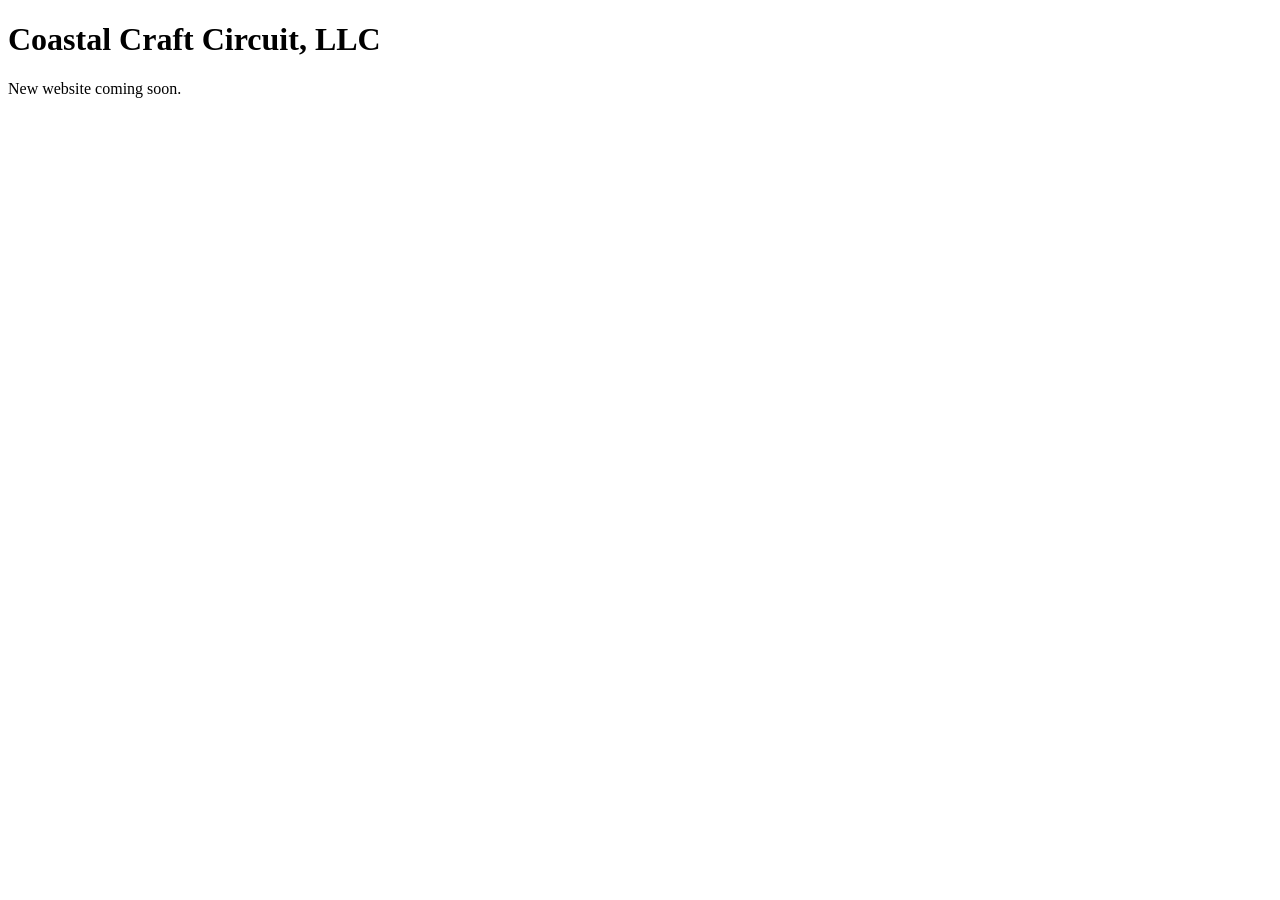
==== index.html @ fb874270 "Create index.html" ====
<!DOCTYPE html>
<html lang="en">
<head>
    <meta charset="UTF-8">
    <meta name="viewport" content="width=device-width, initial-scale=1.0">
    <title>Coastal Craft Circuit, LLC</title>
</head>

<body>
    <h1>Coastal Craft Circuit, LLC</h1>
    <p>New website coming soon.</p>
</body>
</html>
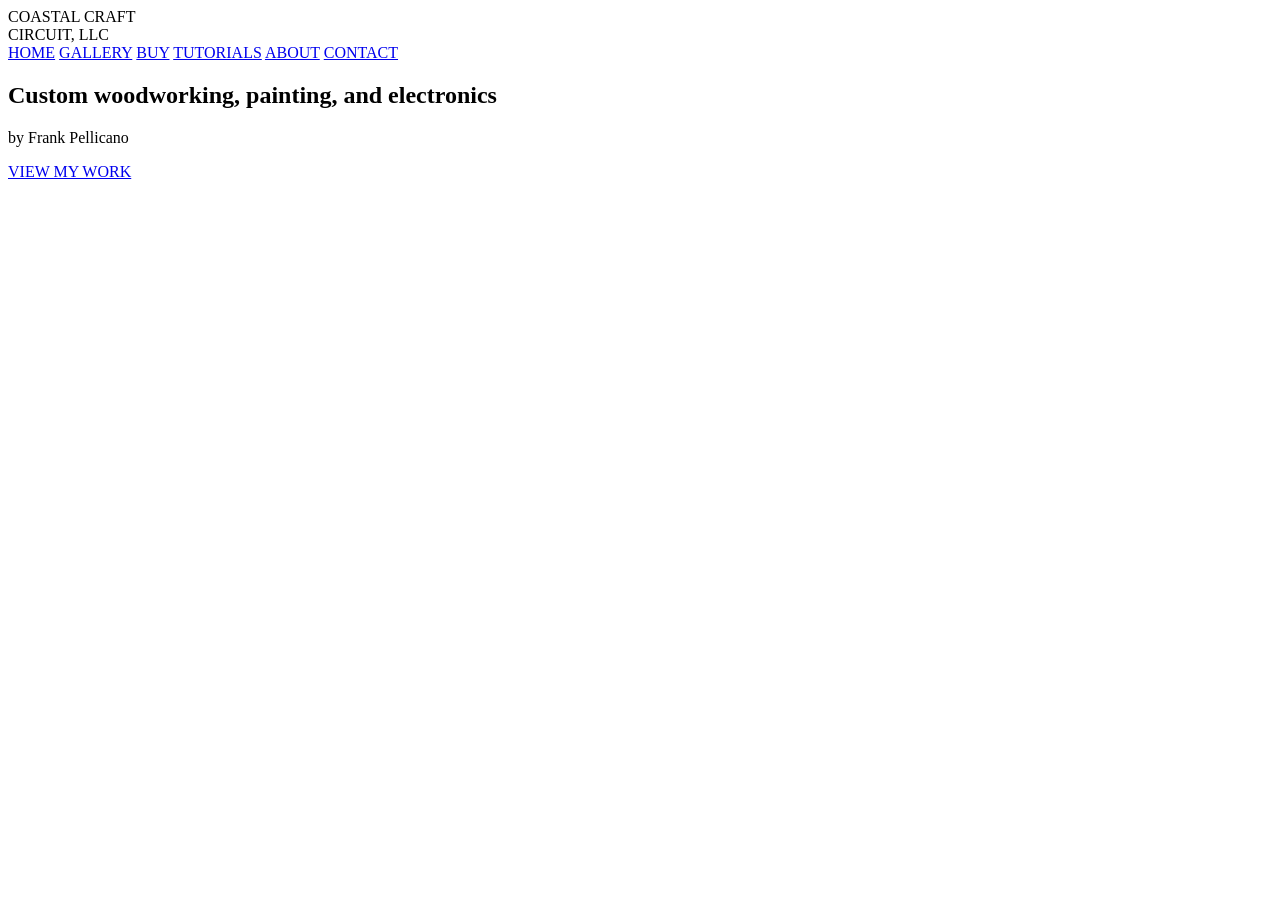
==== commit e8c2398e: "Update index.html" ====
--- a/index.html
+++ b/index.html
@@ -3,11 +3,35 @@
 <head>
     <meta charset="UTF-8">
     <meta name="viewport" content="width=device-width, initial-scale=1.0">
+
     <title>Coastal Craft Circuit, LLC</title>
 </head>
 
 <body>
-    <h1>Coastal Craft Circuit, LLC</h1>
-    <p>New website coming soon.</p>
+
+    <header>
+        <div>
+            COASTAL CRAFT<br>
+            CIRCUIT, LLC
+        </div>
+
+        <nav>
+            <a href="index.html">HOME</a>
+            <a href="#">GALLERY</a>
+            <a href="#">BUY</a>
+            <a href="#">TUTORIALS</a>
+            <a href="#">ABOUT</a>
+            <a href="#">CONTACT</a>
+        </nav>
+    </header>
+
+    <main>
+        <section>
+            <h1>Custom woodworking, painting, and electronics</h1>
+            <p>by Frank Pellicano</p>
+            <a href="#">VIEW MY WORK</a>
+        </section>
+    </main>
+
 </body>
 </html>
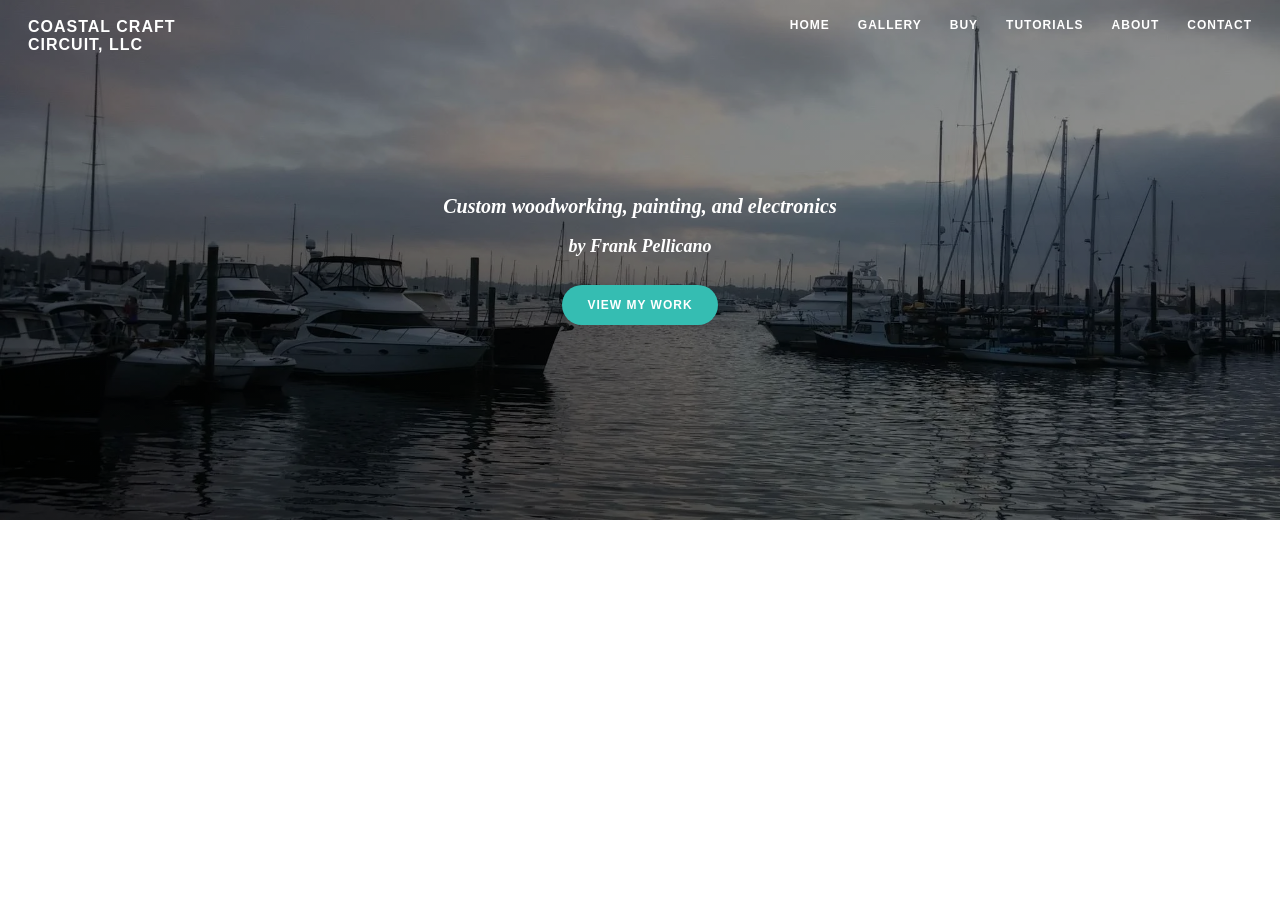
==== commit 4c260eff: "Update index.html" ====
--- a/index.html
+++ b/index.html
@@ -5,6 +5,7 @@
     <meta name="viewport" content="width=device-width, initial-scale=1.0">
 
     <title>Coastal Craft Circuit, LLC</title>
+    <link rel="stylesheet" href="style.css">
 </head>
 
 <body>
--- a/style.css
+++ b/style.css
@@ -0,0 +1,99 @@
+* {
+    box-sizing: border-box;
+}
+
+html,
+body {
+    margin: 0;
+    padding: 0;
+}
+
+body {
+    font-family: Arial, Helvetica, sans-serif;
+}
+
+/* Header */
+
+header {
+    position: absolute;
+    top: 0;
+    left: 0;
+    width: 100%;
+    z-index: 10;
+
+    display: flex;
+    justify-content: space-between;
+    align-items: flex-start;
+
+    padding: 18px 28px;
+
+    color: white;
+    font-weight: bold;
+    letter-spacing: 1px;
+}
+
+nav {
+    display: flex;
+    align-items: center;
+    gap: 28px;
+}
+
+nav a {
+    color: white;
+    text-decoration: none;
+    font-size: 12px;
+}
+
+/* Hero */
+
+main section {
+    min-height: 520px;
+
+    background-image:
+        linear-gradient(
+            rgba(0, 0, 0, 0.42),
+            rgba(0, 0, 0, 0.42)
+        ),
+        url("images/newport.webp");
+
+    background-size: cover;
+    background-position: center;
+
+    display: flex;
+    flex-direction: column;
+    justify-content: center;
+    align-items: center;
+
+    text-align: center;
+    color: white;
+}
+
+main section h1 {
+    font-family: Georgia, "Times New Roman", serif;
+    font-size: 20px;
+    font-style: italic;
+    margin: 0 20px 18px;
+}
+
+main section p {
+    font-family: Georgia, "Times New Roman", serif;
+    font-size: 18px;
+    font-style: italic;
+    font-weight: bold;
+    margin: 0 0 28px;
+}
+
+main section a {
+    display: inline-block;
+
+    padding: 13px 25px;
+    border-radius: 25px;
+
+    background: #35bdb2;
+    color: white;
+
+    text-decoration: none;
+    font-size: 12px;
+    font-weight: bold;
+    letter-spacing: 1px;
+}
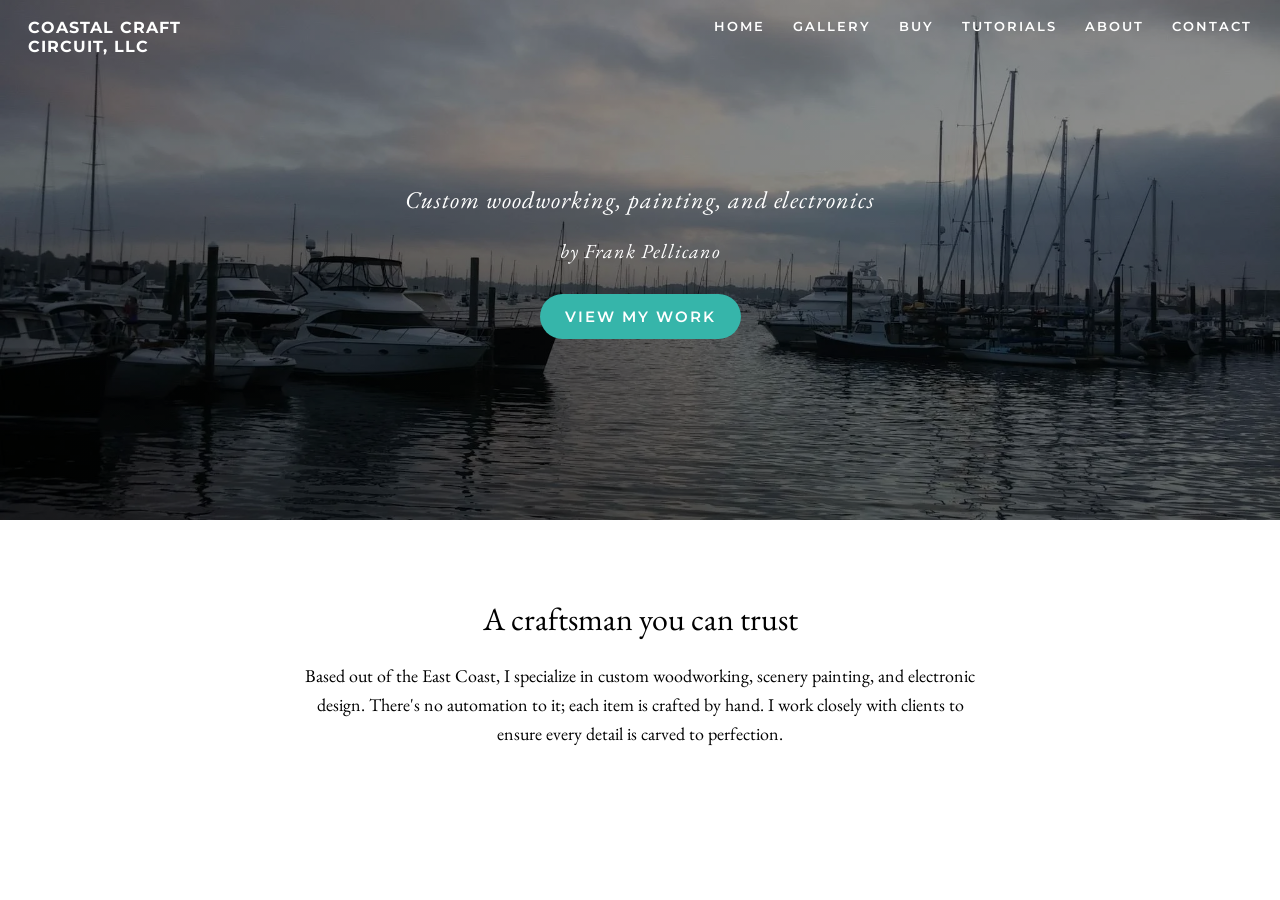
==== commit 02f5c76e: "Build homepage hero and intro section" ====
--- a/index.html
+++ b/index.html
@@ -27,11 +27,22 @@
     </header>
 
     <main>
-        <section>
+        <section class="hero">
             <h1>Custom woodworking, painting, and electronics</h1>
             <p>by Frank Pellicano</p>
             <a href="#">VIEW MY WORK</a>
         </section>
+		
+		<section class="intro">
+			<h2>A craftsman you can trust</h2>
+
+			<p>
+				Based out of the East Coast, I specialize in custom woodworking,
+				scenery painting, and electronic design. There's no automation to it;
+				each item is crafted by hand. I work closely with clients to ensure
+				every detail is carved to perfection.
+			</p>
+		</section>
     </main>
 
 </body>
--- a/style.css
+++ b/style.css
@@ -1,3 +1,4 @@
+@import url('https://fonts.googleapis.com/css2?family=EB+Garamond:ital,wght@0,400;1,400&family=Montserrat:wght@600&display=swap');
 * {
     box-sizing: border-box;
 }
@@ -9,7 +10,7 @@
 }
 
 body {
-    font-family: Arial, Helvetica, sans-serif;
+    font-family: "EB Garamond", Georgia, serif;
 }
 
 /* Header */
@@ -30,6 +31,8 @@
     color: white;
     font-weight: bold;
     letter-spacing: 1px;
+	
+	font-family: "Montserrat", Arial, sans-serif;
 }
 
 nav {
@@ -41,12 +44,15 @@
 nav a {
     color: white;
     text-decoration: none;
-    font-size: 12px;
+    font-family: "Montserrat", Arial, sans-serif;
+    font-size: 13px;
+    font-weight: 600;
+    letter-spacing: 2px;
 }
 
 /* Hero */
 
-main section {
+.hero {
     min-height: 520px;
 
     background-image:
@@ -68,32 +74,63 @@
     color: white;
 }
 
-main section h1 {
-    font-family: Georgia, "Times New Roman", serif;
-    font-size: 20px;
+.hero h1 {
+    font-family: "EB Garamond", Georgia, serif;
+    font-size: 24px;
     font-style: italic;
+    font-weight: 400;
+    letter-spacing: 1px;
+    line-height: 1.5;
     margin: 0 20px 18px;
 }
 
-main section p {
-    font-family: Georgia, "Times New Roman", serif;
-    font-size: 18px;
+.hero p {
+    font-family: "EB Garamond", Georgia, serif;
+    font-size: 20px;
     font-style: italic;
-    font-weight: bold;
+    font-weight: 400;
+    letter-spacing: 1px;
+    line-height: 1.5;
     margin: 0 0 28px;
 }
 
-main section a {
+.hero a {
     display: inline-block;
 
     padding: 13px 25px;
     border-radius: 25px;
 
-    background: #35bdb2;
+    background: hsl(175, 54%, 46%);
     color: white;
 
+    font-family: "Montserrat", Arial, sans-serif;
     text-decoration: none;
-    font-size: 12px;
-    font-weight: bold;
-    letter-spacing: 1px;
+    font-size: 15px;
+    font-weight: 600;
+    letter-spacing: 2px;
 }
+
+/* Intro section */
+
+.intro {
+    padding: 80px 24px 90px;
+    text-align: center;
+}
+
+.intro h2 {
+    font-family: "EB Garamond", Georgia, serif;
+    font-size: 32px;
+    font-weight: 400;
+    line-height: 1.2;
+    margin: 0 0 24px;
+}
+
+.intro p {
+    max-width: 680px;
+    margin: 0 auto;
+
+    font-family: "EB Garamond", Georgia, serif;
+    font-size: 18px;
+    font-weight: 400;
+    line-height: 1.6;
+}
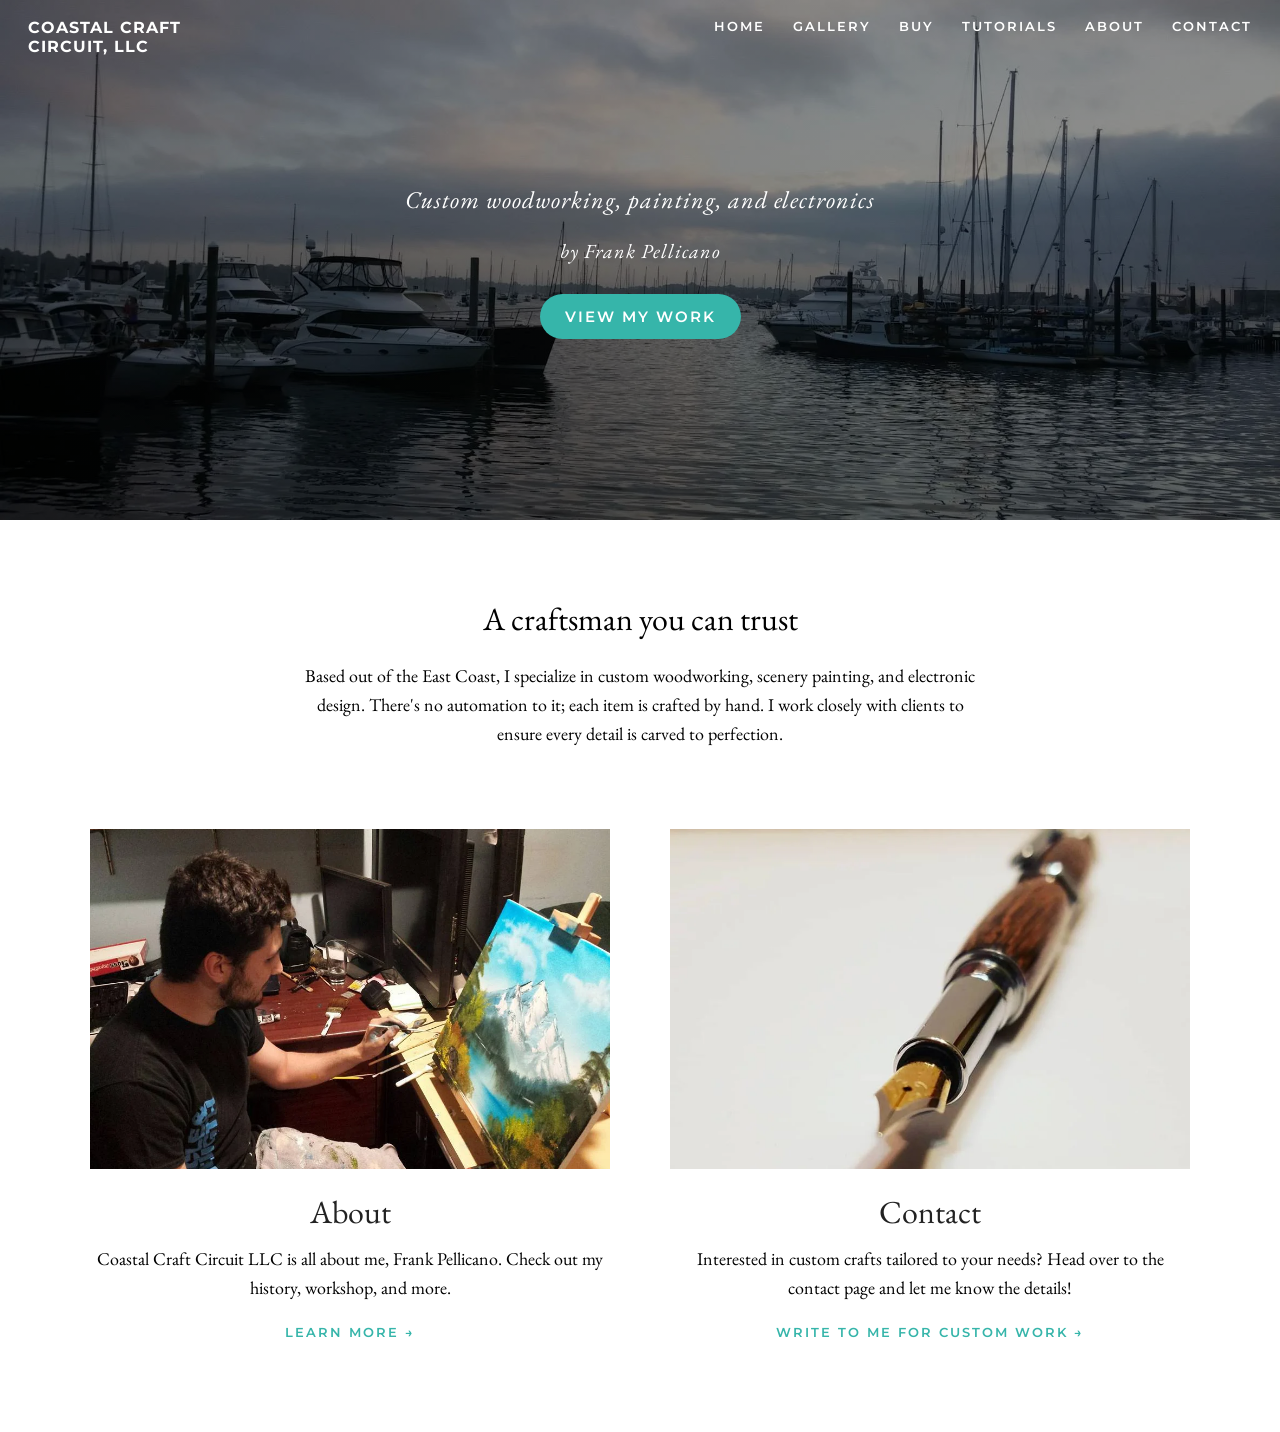
==== commit 8497b446: "Add About and Contact homepage cards" ====
--- a/index.html
+++ b/index.html
@@ -30,6 +30,7 @@
         <section class="hero">
             <h1>Custom woodworking, painting, and electronics</h1>
             <p>by Frank Pellicano</p>
+				
             <a href="#">VIEW MY WORK</a>
         </section>
 		
@@ -42,6 +43,39 @@
 				each item is crafted by hand. I work closely with clients to ensure
 				every detail is carved to perfection.
 			</p>
+			
+		<section class="home-cards">
+
+			<article class="home-card">
+				<a href="about.html" class="card-image-link">
+					<img src="images/about-home.webp" alt="Frank Pellicano painting">
+				</a>
+
+				<h2><a href="about.html">About</a></h2>
+
+				<p>
+					Coastal Craft Circuit LLC is all about me, Frank Pellicano.
+					Check out my history, workshop, and more.
+				</p>
+
+				<a href="about.html">Learn More →</a>
+			</article>
+
+			<article class="home-card">
+				<a href="contact.html" class="card-image-link">
+					<img class="contact-image" src="images/contact-home.webp" alt="Handcrafted fountain pen">
+				</a>
+
+				<h2><a href="contact.html">Contact</a></h2>
+
+				<p>
+					Interested in custom crafts tailored to your needs?
+					Head over to the contact page and let me know the details!
+				</p>
+
+				<a href="contact.html">Write to me for custom work →</a>
+			</article>
+
 		</section>
     </main>
 
--- a/style.css
+++ b/style.css
@@ -133,4 +133,94 @@
     font-size: 18px;
     font-weight: 400;
     line-height: 1.6;
+}
+
+.intro-links {
+    margin-top: 20px;
+    font-family: "Proxima Nova", Arial, sans-serif;
+    font-size: 13px;
+    font-weight: 600;
+    letter-spacing: 2px;
+}
+
+.intro-links a {
+    color: #222;
+    text-decoration: none;
+}
+
+.intro-links a:hover {
+    color: hsl(175, 54%, 46%);
+}
+
+.intro-links span {
+    margin: 0 12px;
+}
+
+/* Homepage cards */
+
+.home-cards {
+    max-width: 1100px;
+    margin: 80px auto 0;
+
+    display: grid;
+    grid-template-columns: repeat(2, 1fr);
+    gap: 60px;
+}
+
+.home-card {
+    text-align: center;
+}
+
+.home-card img {
+    display: block;
+    width: 100%;
+    height: 340px;
+    object-fit: cover;
+}
+
+.home-card h2 {
+    font-family: "EB Garamond", Georgia, serif;
+    font-size: 32px;
+    font-weight: 400;
+    line-height: 1.2;
+    margin: 24px 0 14px;
+}
+
+.home-card p {
+    max-width: none;
+    margin: 0 0 18px;
+
+    font-family: "EB Garamond", Georgia, serif;
+    font-size: 18px;
+    font-weight: 400;
+    line-height: 1.6;
+}
+
+.home-card a {
+    font-family: "Montserrat", Arial, sans-serif;
+    font-size: 13px;
+    font-weight: 600;
+    letter-spacing: 2px;
+    text-transform: uppercase;
+    text-decoration: none;
+    color: hsl(175, 54%, 46%);
+}
+
+.home-card img.contact-image {
+    object-fit: cover;
+    object-position: center 25%;
+}
+
+.home-card h2 a {
+    font-family: "EB Garamond", Georgia, serif;
+    font-size: 32px;
+    font-weight: 400;
+    letter-spacing: 0;
+    text-transform: none;
+    text-decoration: none;
+    color: #222;
+}
+
+.home-card h2 a:hover {
+    color: hsl(175, 54%, 46%);
 }
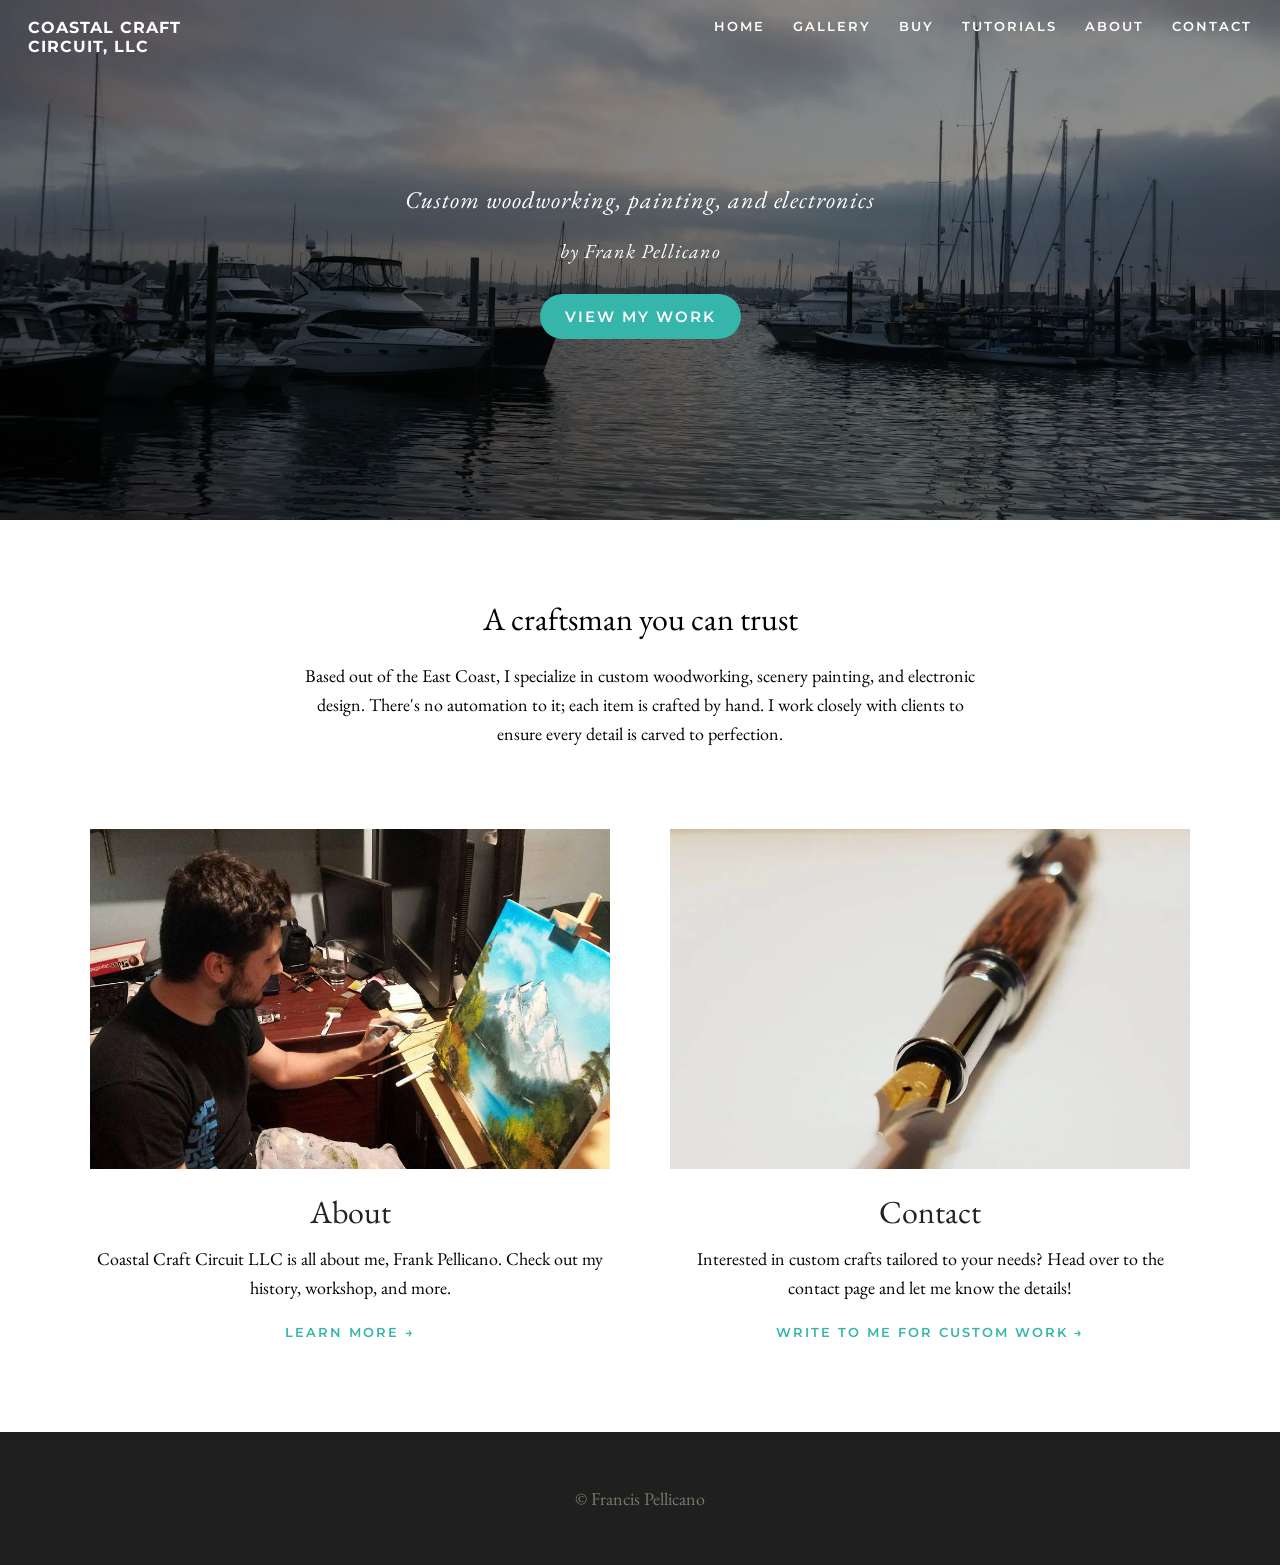
==== commit 995c4484: "Added footer" ====
--- a/index.html
+++ b/index.html
@@ -78,6 +78,10 @@
 
 		</section>
     </main>
+	
+	<footer class="site-footer">
+		<p>&copy; Francis Pellicano</p>
+	</footer>
 
 </body>
 </html>
--- a/style.css
+++ b/style.css
@@ -223,4 +223,22 @@
 
 .home-card h2 a:hover {
     color: hsl(175, 54%, 46%);
+}
+
+
+/* Footer */
+
+.site-footer {
+    background: hsl(0, 0%, 12%);
+    color: hsl(60, 6%, 45%);
+    text-align: center;
+    padding: 55px 20px;
+}
+
+.site-footer p {
+    margin: 0;
+    font-family: "EB Garamond", Georgia, serif;
+    font-size: 18px;
+    font-weight: 400;
+    letter-spacing: 0;
 }
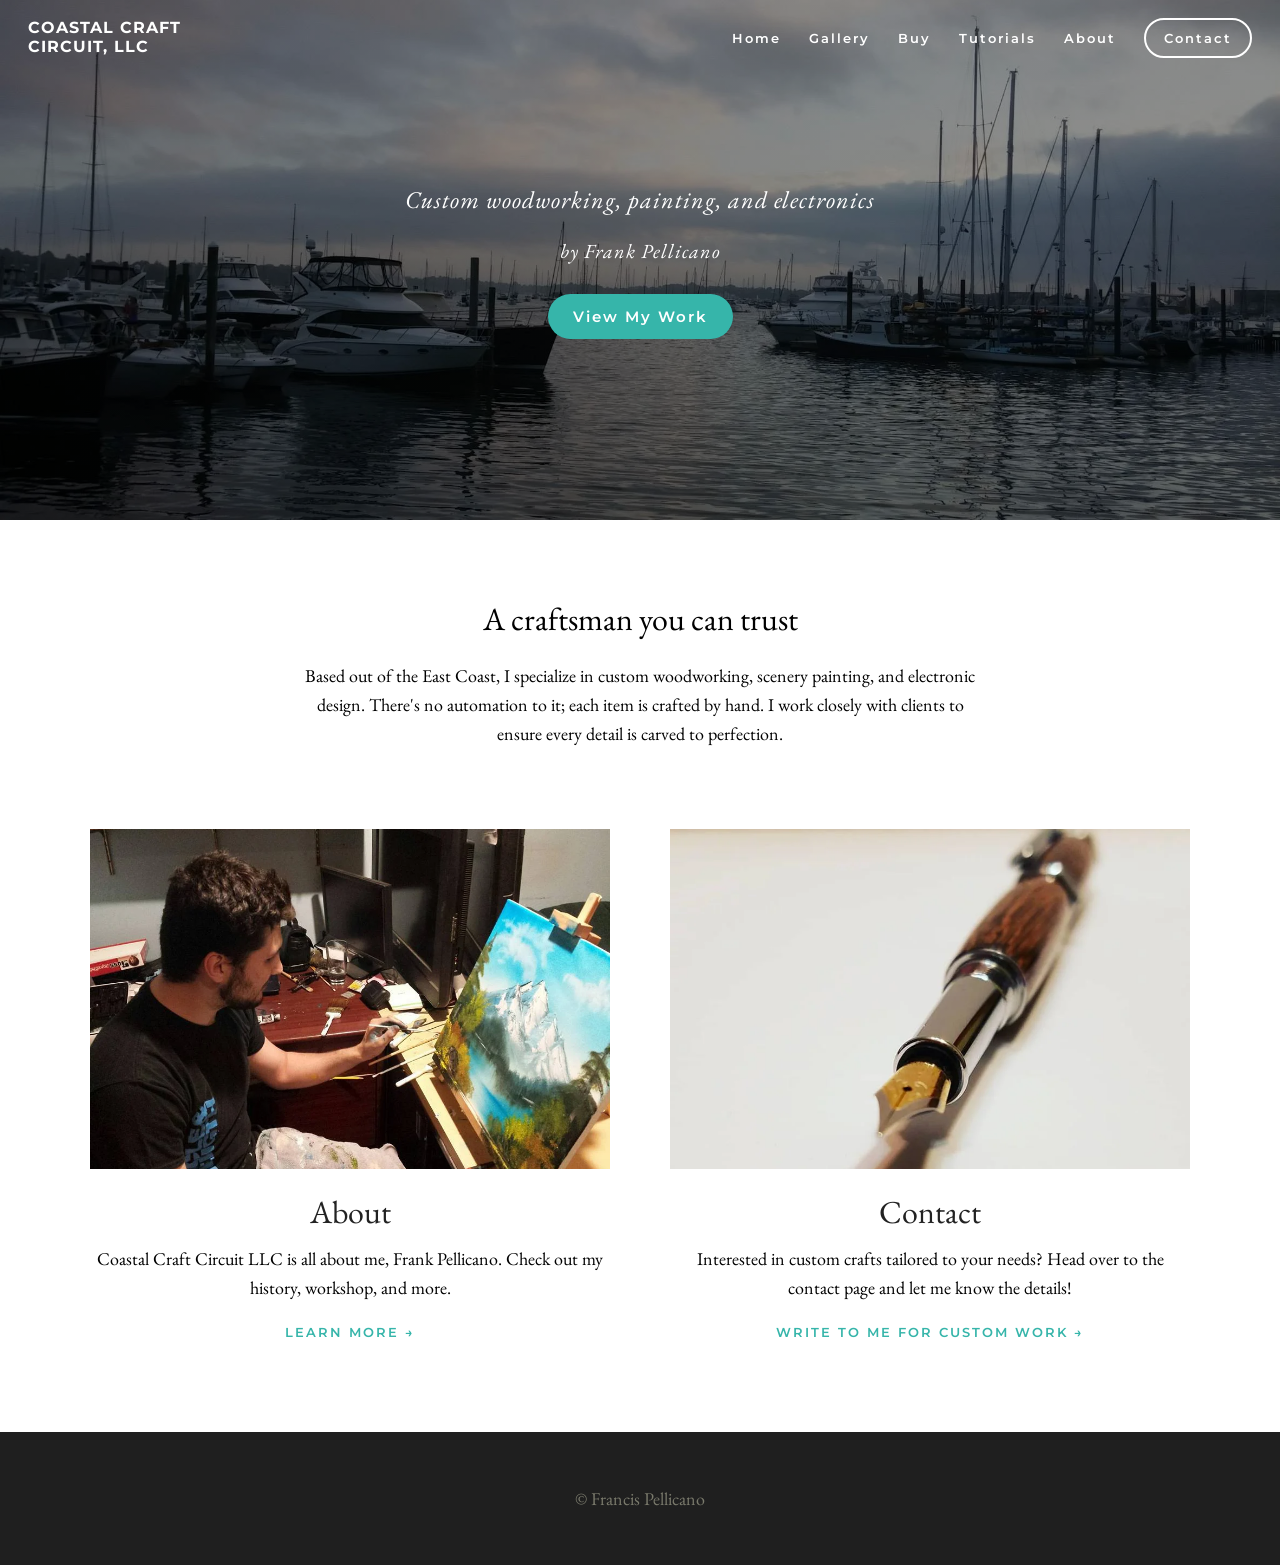
==== commit 8e845545: "Homepage complete" ====
--- a/index.html
+++ b/index.html
@@ -16,14 +16,14 @@
             CIRCUIT, LLC
         </div>
 
-        <nav>
-            <a href="index.html">HOME</a>
-            <a href="#">GALLERY</a>
-            <a href="#">BUY</a>
-            <a href="#">TUTORIALS</a>
-            <a href="#">ABOUT</a>
-            <a href="#">CONTACT</a>
-        </nav>
+		<nav class="site-nav">
+			<a href="index.html">Home</a>
+			<a href="gallery.html">Gallery</a>
+			<a href="https://www.etsy.com/shop/CoastalCraftCircuit" target="_blank" rel="noopener noreferrer">Buy</a>
+			<a href="tutorials.html">Tutorials</a>
+			<a href="about.html">About</a>
+			<a href="contact.html" class="contact-button">Contact</a>
+		</nav>
     </header>
 
     <main>
@@ -31,7 +31,7 @@
             <h1>Custom woodworking, painting, and electronics</h1>
             <p>by Frank Pellicano</p>
 				
-            <a href="#">VIEW MY WORK</a>
+            <a href="gallery.html" class="hero-button">View My Work</a>
         </section>
 		
 		<section class="intro">
--- a/style.css
+++ b/style.css
@@ -50,6 +50,18 @@
     letter-spacing: 2px;
 }
 
+.site-nav .contact-button {
+    border: 2px solid white;
+    border-radius: 999px;
+    padding: 10px 18px;
+    transition: background-color 0.2s ease, color 0.2s ease;
+}
+
+.site-nav .contact-button:hover {
+    background-color: white;
+    color: hsl(0, 0%, 12%);
+}
+
 /* Hero */
 
 .hero {
@@ -241,4 +253,23 @@
     font-size: 18px;
     font-weight: 400;
     letter-spacing: 0;
+}
+
+/* Mobile navigation */
+
+@media (max-width: 700px) {
+    .site-header {
+        flex-direction: column;
+        align-items: flex-start;
+        gap: 14px;
+    }
+
+	.site-nav {
+		width: 100%;
+		display: flex;
+		flex-wrap: wrap;
+		justify-content: flex-start;
+		gap: 10px 18px;
+		padding-left: 10px;
+	}
 }
